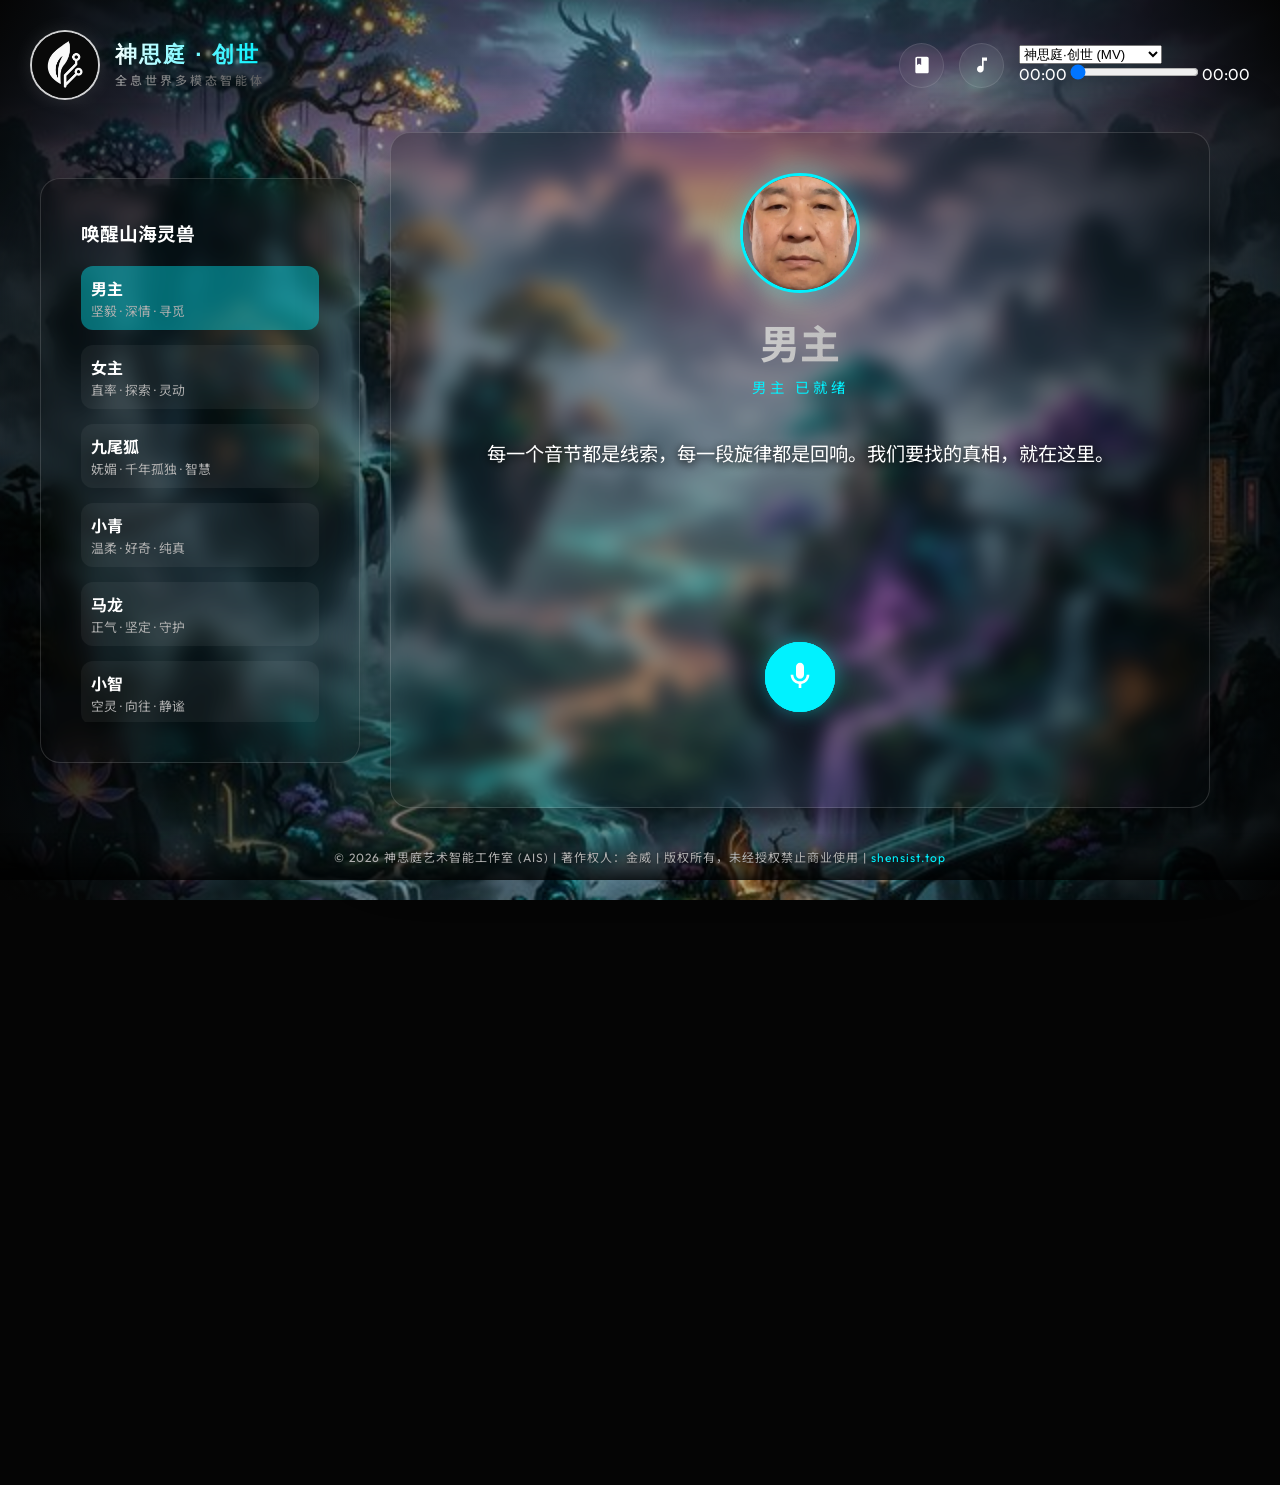
==== index.html @ 09a36484 "Final Clean Deployment: Shensist Genesis AUI Core" ====
<!DOCTYPE html>
<html lang="zh-CN">
<head>
    <meta charset="UTF-8">
    <meta name="viewport" content="width=device-width, initial-scale=1.0">
    <title>神思庭 · 全息世界多模态智能体</title>
    <link rel="stylesheet" href="style.css">
    <!-- Google Fonts -->
    <link href="https://fonts.googleapis.com/css2?family=Outfit:wght@300;400;700&family=Noto+Sans+SC:wght@300;400;700&display=swap" rel="stylesheet">
</head>
<body class="theater-mode">
    <!-- AIS Logo & Theater Controls -->
    <div id="ais-top-bar">
        <div class="logo-section">
            <div class="logo-circle">
                <img src="assets/logo_ts.webp" alt="AIS Logo" class="logo-img">
            </div>
            <div class="title-group">
                <div class="logo-title">神思庭 · 创世</div>
                <div class="logo-subtitle">全息世界多模态智能体</div>
            </div>
        </div>
        <div id="theater-controls">
            <button id="toggle-archives" class="control-btn" title="查看灵境档案">
                <svg viewBox="0 0 24 24" fill="currentColor" width="20" height="20">
                    <path d="M18 2H6c-1.1 0-2 .9-2 2v16c0 1.1.9 2 2 2h12c1.1 0 2-.9 2-2V4c0-1.1-.9-2-2-2zM6 4h5v8l-2.5-1.5L6 12V4z"/>
                </svg>
            </button>
            <button id="toggle-music" class="control-btn" title="切换背景音乐">
                <svg viewBox="0 0 24 24" fill="currentColor" width="20" height="20">
                    <path d="M12 3v10.55c-.59-.34-1.27-.55-2-.55-2.21 0-4 1.79-4 4s1.79 4 4 4 4-1.79 4-4V7h4V3h-6z"/>
                </svg>
            </button>
            <div class="audio-controls-group">
                <select id="playlist-select" class="control-select">
                    <!-- Options populated by JS -->
                </select>
                <div class="progress-container">
                    <span id="current-time" class="time-label">00:00</span>
                    <input type="range" id="music-progress" value="0" step="0.1" class="progress-slider">
                    <span id="total-time" class="time-label">00:00</span>
                </div>
            </div>
        </div>
    </div>

    <!-- Background Theater Layer -->
    <div id="theater-stage">
        <!-- Background Video (Representing the Genesis MV) -->
        <div class="video-overlay"></div>
        <video id="bg-video" autoplay muted loop playsinline>
            <source src="https://assets.mixkit.co/videos/preview/mixkit-digital-animation-of-abstract-shapes-4414-large.mp4" type="video/mp4">
        </video>
    </div>

    <!-- Interactive Layer -->
    <main id="aui-container">
        <!-- Sidebar Actor Gallery (Moved to Left) -->
        <aside id="actor-gallery" class="glass-panel">
            <h3>唤醒山海灵兽</h3>
            <div id="actor-list">
                <!-- Data-driven actors will be injected here -->
            </div>
        </aside>

        <!-- Floating Interaction Panel -->
        <section id="main-interface" class="glass-panel">
            <div id="actor-portrait-container">
                <img id="actor-portrait" src="assets/（九尾狐）@mmmmmmmm1.foxqueenah.webp" alt="Actor Portrait" class="actor-portrait">
            </div>
            <div class="header">
                <h1 id="agent-name">神思庭 · AI山海造物主</h1>
                <p id="agent-status-text">全息频率已就绪</p>
            </div>

            <div id="response-area">
                <p id="agent-text">欢迎来到全息世界。在这里，传说不再是故纸堆里的文字。</p>
            </div>

            <div class="interaction-footer">
                <div id="voice-trigger" class="pulse-container">
                    <div class="ring"></div>
                    <div class="ring"></div>
                    <div class="ring"></div>
                    <button id="listen-btn" title="点击开始对话">
                        <svg viewBox="0 0 24 24" fill="white" width="32" height="32">
                            <path d="M12 14c1.66 0 3-1.34 3-3V5c0-1.66-1.34-3-3-3S9 3.34 9 5v6c0 1.66 1.34 3 3 3z"/>
                            <path d="M17 11c0 2.76-2.24 5-5 5s-5-2.24-5-5H5c0 3.53 2.61 6.43 6 6.92V21h2v-3.08c3.39-.49 6-3.39 6-6.92h-2z"/>
                        </svg>
                    </button>
                </div>
                <div id="input-feedback">
                    <span id="listening-text">正在监听频率...</span>
                </div>
            </div>
        </section>
    </main>

    <!-- Lingjing Archives Panel (Hidden by default) -->
    <div id="archives-panel" class="glass-panel side-panel">
        <div class="panel-header">
            <h2>灵境档案</h2>
            <div class="header-actions">
                <button id="toggle-fullscreen" class="panel-btn" title="全屏查看">
                    <svg viewBox="0 0 24 24" fill="currentColor" width="18" height="18">
                        <path d="M7 14H5v5h5v-2H7v-3zm-2-4h2V7h3V5H5v5zm12 7h-3v2h5v-5h-2v3zM14 5v2h3v3h2V5h-5z"/>
                    </svg>
                </button>
                <button id="close-archives" class="panel-btn" title="关闭">✕</button>
            </div>
        </div>
        <div class="tabs">
            <button class="tab-btn active" data-tab="lyrics">创世歌词</button>
            <button class="tab-btn" data-tab="novel">山海小说</button>
            <button class="tab-btn" data-tab="theater">山海剧场</button>
        </div>
        <div class="tab-content">
            <div id="content-lyrics" class="content-view active"></div>
            <div id="content-novel" class="content-view"></div>
            <div id="content-theater" class="content-view"></div>
        </div>
    </div>

    <!-- Global Music Player (The Official Soundtrack) -->
    <audio id="mv-audio">
        <source src="assets/%20%E7%A5%9E%E6%80%9D%E5%BA%AD%C2%B7%E5%88%9B%E4%B8%96%EF%BC%88MV%EF%BC%89.mp3" type="audio/mp3">
    </audio>

    <!-- Copyright Footer -->
    <footer>
        <p>© 2026 神思庭艺术智能工作室 (AIS) | 著作权人：金威 | 版权所有，未经授权禁止商业使用 | <a href="https://shensist.top/" target="_blank">shensist.top</a></p>
    </footer>

    <!-- Scripts -->
    <script type="module" src="script.js"></script>
</body>
</html>
---- style.css ----
/**
 * © 2026 神思庭艺术智能工作室 (AIS) | 著作权人：金威
 * 版权所有，未经授权禁止商业使用 | shensist.top
 */
:root {
    --bg-color: #050505;
    --accent-color: #00f2ff;
    --accent-glow: rgba(0, 242, 255, 0.4);
    --glass-bg: rgba(255, 255, 255, 0.05);
    --glass-border: rgba(255, 255, 255, 0.1);
    --text-primary: #ffffff;
    --text-secondary: #b0b0b0;
    --font-main: 'Outfit', 'Noto Sans SC', sans-serif;
}

* {
    margin: 0;
    padding: 0;
    box-sizing: border-box;
}

body {
    background-color: var(--bg-color);
    color: var(--text-primary);
    font-family: var(--font-main);
    overflow: hidden;
    height: 100vh;
}

/* Background Theater */
#theater-stage {
    position: fixed;
    top: 0;
    left: 0;
    width: 100%;
    height: 100%;
    z-index: -1;
    background-image: url('assets/shanhai_bg.png');
    background-size: cover;
    background-position: center;
    background-repeat: no-repeat;
}

#bg-video {
    width: 100%;
    height: 100%;
    object-fit: cover;
    filter: brightness(0.35) saturate(1.2) contrast(1.1);
    opacity: 0.5; 
    transition: opacity 0.5s;
}

.video-overlay {
    position: absolute;
    top: 0;
    left: 0;
    width: 100%;
    height: 100%;
    background: radial-gradient(circle, transparent 40%, var(--bg-color) 100%);
    pointer-events: none;
}

/* Top Bar & Controls */
#ais-top-bar {
    position: fixed;
    top: 30px;
    left: 30px;
    right: 30px;
    display: flex;
    justify-content: space-between;
    align-items: center;
    z-index: 100;
}

.logo-section {
    display: flex;
    align-items: center;
    gap: 15px;
}

.title-group {
    display: flex;
    flex-direction: column;
    justify-content: center;
    gap: 2px;
}

.logo-title {
    font-size: 1.4rem;
    font-weight: 800;
    color: white;
    letter-spacing: 2px;
    background: linear-gradient(90deg, #fff, var(--accent-color));
    -webkit-background-clip: text;
    background-clip: text;
    -webkit-text-fill-color: transparent;
    text-shadow: 0 0 20px rgba(0, 243, 255, 0.2);
    font-family: 'Inter', sans-serif;
    line-height: 1.2;
}

.logo-subtitle {
    font-size: 0.75rem;
    font-weight: 500;
    color: var(--text-secondary);
    letter-spacing: 3px;
    text-transform: uppercase;
    opacity: 0.8;
    background: linear-gradient(90deg, var(--text-secondary), #666);
    -webkit-background-clip: text;
    background-clip: text;
    -webkit-text-fill-color: transparent;
}

.logo-circle {
    width: 70px;
    height: 70px;
    border-radius: 50%;
    border: 2px solid rgba(255, 255, 255, 0.8);
    display: flex;
    align-items: center;
    justify-content: center;
    background: var(--glass-bg);
    backdrop-filter: blur(10px);
    box-shadow: 0 0 20px rgba(255, 255, 255, 0.1);
    overflow: hidden;
}

.logo-img {
    width: 100%;
    height: 100%;
    object-fit: cover;
}

#actor-portrait-container {
    width: 120px;
    height: 120px;
    margin: 0 auto 20px;
    border-radius: 50%;
    border: 3px solid var(--accent-color);
    overflow: hidden;
    box-shadow: 0 0 30px var(--accent-glow);
    background: rgba(0,0,0,0.5);
}

.actor-portrait {
    width: 100%;
    height: 100%;
    object-fit: cover;
    transition: transform 0.5s;
}

#main-interface:hover .actor-portrait {
    transform: scale(1.1);
}

#theater-controls {
    display: flex;
    gap: 15px;
}

.control-btn {
    width: 45px;
    height: 45px;
    border-radius: 50%;
    background: var(--glass-bg);
    border: 1px solid var(--glass-border);
    color: white;
    cursor: pointer;
    display: flex;
    align-items: center;
    justify-content: center;
    backdrop-filter: blur(10px);
    transition: all 0.3s;
}

.control-btn:hover {
    background: rgba(255, 255, 255, 0.15);
    border-color: var(--accent-color);
    color: var(--accent-color);
}

.control-btn.off {
    color: #ff0055;
    border-color: #ff0055;
}

.logo-text {
    font-weight: 700;
    letter-spacing: 2px;
    font-size: 1.2rem;
}

/* Main AUI Container - Unified Adaptive Grid */
#aui-container {
    display: grid;
    grid-template-columns: 320px 1fr 0px; /* Sidebar, Main, Archives (initially 0) */
    align-items: center;
    height: 100vh;
    padding: 100px 40px 60px; /* Top padding for top bar, bottom for footer */
    gap: 30px;
    width: 100%;
    transition: grid-template-columns 0.6s cubic-bezier(0.19, 1, 0.22, 1);
}

body.archives-open #aui-container {
    grid-template-columns: 300px 1fr 400px; /* Reflow to make space for archives */
}

#content-lyrics {
    text-align: center;
    line-height: 2;
    font-size: 1.15rem;
    white-space: pre-wrap;
    padding: 20px 40px;
    color: #fff;
    text-shadow: 0 2px 15px rgba(0,0,0,0.9);
}

#content-novel {
    line-height: 2;
    color: #eee;
    white-space: pre-wrap;
    padding: 40px;
    text-align: center;
    max-width: 900px;
    margin: 0 auto;
    text-shadow: 0 2px 15px rgba(0,0,0,0.9);
}

#content-theater {
    display: flex;
    flex-wrap: wrap;
    gap: 20px;
    justify-content: center;
    padding: 20px;
}

.theater-item {
    flex: 1;
    min-width: 400px;
    max-width: 48%;
    background: rgba(0,0,0,0.3);
    border-radius: 12px;
    padding: 15px;
    border: 1px solid var(--glass-border);
}

#archives-panel.fullscreen .theater-item {
    max-width: 45%;
}

@media (max-width: 1000px) {
    .theater-item {
        max-width: 100%;
        min-width: 100%;
    }
}

.glass-panel {
    background: rgba(0, 0, 0, 0.35); /* 降低透明度，让背景更可见 */
    backdrop-filter: blur(10px); /* 适度降低模糊度 */
    border: 1px solid rgba(255,255,255,0.15);
    border-radius: 20px;
    padding: 40px;
    box-shadow: 0 20px 80px rgba(0,0,0,0.8);
}

#response-area p {
    text-shadow: 0 2px 10px rgba(0,0,0,1); /* 增强文字阴影确保在透明背景下清晰 */
}

#main-interface {
    width: 100%;
    max-width: 900px;
    margin: 0 auto;
    text-align: center;
    display: flex;
    flex-direction: column;
    justify-content: center;
}

#actor-gallery {
    width: 100%;
    max-width: 320px;
    height: 65vh;
    display: flex;
    flex-direction: column;
}

/* Typography */
h1 {
    font-size: 2.5rem;
    font-weight: 700;
    margin-bottom: 5px;
    background: linear-gradient(90deg, #fff, #888);
    -webkit-background-clip: text;
    background-clip: text;
    -webkit-text-fill-color: transparent;
}

#agent-status-text {
    color: var(--accent-color);
    font-size: 0.9rem;
    letter-spacing: 4px;
    text-transform: uppercase;
    margin-bottom: 40px;
}

#response-area {
    min-height: 150px;
    margin-bottom: 40px;
    font-size: 1.2rem;
    line-height: 1.8;
}

/* Voice Interaction */
.pulse-container {
    position: relative;
    width: 100px;
    height: 100px;
    margin: 0 auto 20px;
}

#listen-btn {
    position: absolute;
    top: 50%;
    left: 50%;
    transform: translate(-50%, -50%);
    width: 70px;
    height: 70px;
    border-radius: 50%;
    background: var(--accent-color);
    border: none;
    cursor: pointer;
    z-index: 10;
    box-shadow: 0 0 20px var(--accent-glow);
    transition: transform 0.3s;
}

#listen-btn:hover {
    transform: translate(-50%, -50%) scale(1.1);
}

#listen-btn.listening {
    background: #ff0055;
    box-shadow: 0 0 30px rgba(255, 0, 85, 0.5);
}

.ring {
    position: absolute;
    top: 50%;
    left: 50%;
    transform: translate(-50%, -50%);
    width: 70px;
    height: 70px;
    border-radius: 50%;
    border: 2px solid var(--accent-color);
    animation: pulse 2s infinite;
}

.ring:nth-child(2) { animation-delay: 0.5s; }
.ring:nth-child(3) { animation-delay: 1s; }

@keyframes pulse {
    0% { transform: translate(-50%, -50%) scale(1); opacity: 1; }
    100% { transform: translate(-50%, -50%) scale(2.5); opacity: 0; }
}

#listening-text {
    opacity: 0;
    transition: opacity 0.3s;
    font-size: 0.8rem;
    color: var(--text-secondary);
}

#listen-btn.listening + #listening-text {
    opacity: 1;
}

/* Actor Gallery */
#actor-list {
    margin-top: 20px;
    overflow-y: auto;
    display: flex;
    flex-direction: column;
    gap: 15px;
    max-height: calc(60vh - 80px);
}

/* Adaptive Archives Panel */
#archives-panel {
    width: 100%;
    height: 65vh;
    display: flex;
    flex-direction: column;
    opacity: 0;
    pointer-events: none;
    transform: translateX(50px);
    transition: all 0.6s cubic-bezier(0.19, 1, 0.22, 1);
    visibility: hidden;
}

#archives-panel.open {
    opacity: 1;
    pointer-events: auto;
    transform: translateX(0);
    visibility: visible;
}

#archives-panel.fullscreen {
    position: fixed;
    top: 30px;
    right: 30px;
    left: 30px;
    bottom: 30px;
    width: auto;
    height: auto;
    z-index: 2000; /* Ensure it stays above everything */
}

.panel-header {
    display: flex;
    justify-content: space-between;
    align-items: center;
    margin-bottom: 20px;
}

.header-actions {
    display: flex;
    gap: 10px;
}

.panel-btn {
    background: rgba(255,255,255,0.05);
    border: none;
    color: white;
    padding: 8px;
    border-radius: 8px;
    cursor: pointer;
    transition: all 0.3s;
    display: flex;
    align-items: center;
    justify-content: center;
}

.panel-btn:hover {
    background: rgba(255,255,255,0.15);
}

.panel-header h2 {
    font-size: 1.5rem;
    color: var(--accent-color);
}

#close-archives {
    background: none;
    border: none;
    color: white;
    font-size: 1.5rem;
    cursor: pointer;
    opacity: 0.6;
}

#close-archives:hover { opacity: 1; }

.tabs {
    display: flex;
    gap: 10px;
    margin-bottom: 20px;
    border-bottom: 1px solid var(--glass-border);
    padding-bottom: 10px;
}

.tab-btn {
    background: none;
    border: none;
    color: var(--text-secondary);
    font-size: 1rem;
    cursor: pointer;
    padding: 5px 10px;
    transition: all 0.3s;
}

.tab-btn.active {
    color: var(--accent-color);
    border-bottom: 2px solid var(--accent-color);
}

.tab-content {
    flex: 1;
    overflow-y: auto;
    padding-right: 10px;
}

.content-view {
    display: none;
    font-size: 1rem;
    line-height: 2;
    color: #eee;
    white-space: pre-wrap;
    text-align: justify;
}

.content-view.active {
    display: block;
}

.actor-item {
    border: none;
    color: white;
    padding: 10px;
    border-radius: 12px;
    cursor: pointer;
    transition: all 0.3s;
    background: rgba(255, 255, 255, 0.05);
}

.actor-item:hover {
    background: rgba(255,255,255,0.08);
    border-color: var(--accent-color);
}

.actor-item.active {
    background: var(--accent-glow);
    border-color: var(--accent-color);
}

.actor-name {
    font-weight: 700;
    display: block;
}

.actor-trait {
    font-size: 0.8rem;
    color: var(--text-secondary);
}

/* Theater View */
.theater-item {
    margin-bottom: 30px;
}

.theater-item h4 {
    margin-bottom: 10px;
    color: var(--text-primary);
    font-size: 0.9rem;
}

.video-frame {
    width: 100%;
    height: 200px; /* Fixed height for preview feel */
    border-radius: 12px;
    border: 1px solid var(--glass-border);
    background: #000;
}

/* Footer */
footer {
    position: fixed;
    bottom: 20px;
    width: 100%;
    text-align: center;
    font-size: 0.75rem;
    color: var(--text-secondary);
    letter-spacing: 1px;
    background: linear-gradient(to top, rgba(0,0,0,0.8), transparent);
    padding: 15px 10px;
    z-index: 50;
    pointer-events: none;
}

footer p {
    text-shadow: 0 1px 5px rgba(0,0,0,0.8);
}

footer a { 
    color: var(--accent-color); 
    text-decoration: none; 
    pointer-events: auto;
}

/* Mobile Responsiveness */
@media (max-width: 1100px) {
    #aui-container {
        display: flex;
        flex-direction: column;
        padding-top: 140px;
        overflow-y: auto;
        gap: 30px;
        height: auto;
        min-height: 100vh;
    }

    body.archives-open #aui-container {
        display: flex; /* Disable grid on mobile */
    }

    #actor-gallery {
        max-width: 100%;
        height: auto;
        order: 2;
        padding: 20px;
    }

    #actor-list {
        flex-direction: row;
        overflow-x: auto;
        overflow-y: hidden;
        padding-bottom: 20px;
        max-height: none;
        gap: 15px;
    }

    .actor-item {
        min-width: 140px;
        text-align: center;
        flex-shrink: 0;
    }

    #main-interface {
        max-width: 100%;
        order: 1;
        padding: 30px;
        height: auto;
    }

    #archives-panel {
        position: fixed;
        top: 0;
        left: 0;
        right: 0;
        bottom: 0;
        width: 100%;
        height: 100%;
        border-radius: 0;
        z-index: 2000;
        transform: translateY(100%);
        opacity: 1;
        visibility: visible;
        pointer-events: auto;
        background: rgba(0,0,0,0.95);
        backdrop-filter: blur(40px);
    }

    #archives-panel.open {
        transform: translateY(0);
        opacity: 1;
    }

    .theater-item {
        min-width: 100%;
    }
    
    footer {
        position: relative;
        bottom: 0;
    }
}

/* Scrollbar */
::-webkit-scrollbar { width: 4px; height: 4px; }
::-webkit-scrollbar-thumb { background: var(--glass-border); border-radius: 10px; }
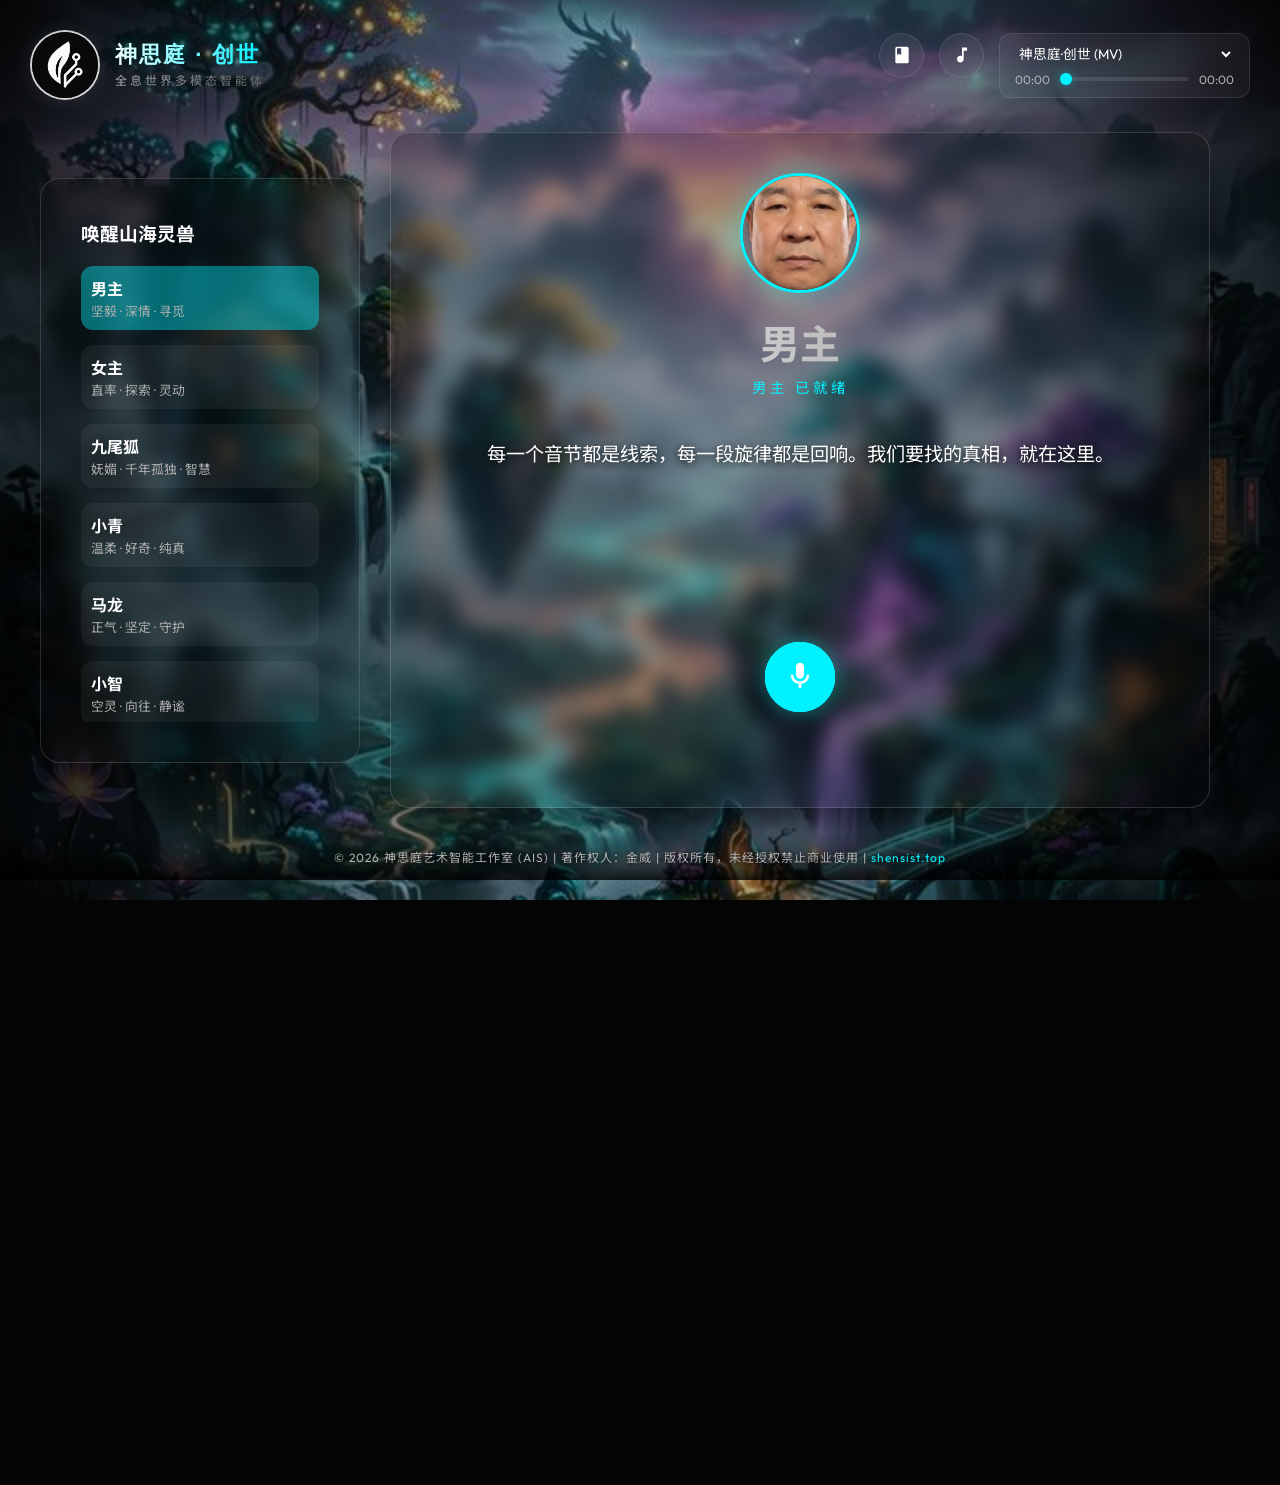
==== commit af9965ba: "fix: restore UI modules, fix logo, and use english filenames for assets" ====
--- a/index.html
+++ b/index.html
@@ -11,15 +11,17 @@
 <body class="theater-mode">
     <!-- AIS Logo & Theater Controls -->
     <div id="ais-top-bar">
-        <div class="logo-section">
-            <div class="logo-circle">
-                <img src="assets/logo_ts.webp" alt="AIS Logo" class="logo-img">
+        <a href="https://shensist.top/" target="_blank" class="logo-link">
+            <div class="logo-section">
+                <div class="logo-circle">
+                    <img src="assets/logo_ts.webp" alt="AIS Logo" class="logo-img">
+                </div>
+                <div class="title-group">
+                    <div class="logo-title">神思庭 · 创世</div>
+                    <div class="logo-subtitle">全息世界多模态智能体</div>
+                </div>
             </div>
-            <div class="title-group">
-                <div class="logo-title">神思庭 · 创世</div>
-                <div class="logo-subtitle">全息世界多模态智能体</div>
-            </div>
-        </div>
+        </a>
         <div id="theater-controls">
             <button id="toggle-archives" class="control-btn" title="查看灵境档案">
                 <svg viewBox="0 0 24 24" fill="currentColor" width="20" height="20">
@@ -123,7 +125,7 @@
 
     <!-- Global Music Player (The Official Soundtrack) -->
     <audio id="mv-audio">
-        <source src="assets/%20%E7%A5%9E%E6%80%9D%E5%BA%AD%C2%B7%E5%88%9B%E4%B8%96%EF%BC%88MV%EF%BC%89.mp3" type="audio/mp3">
+        <source src="assets/shensist_genesis_mv.mp3" type="audio/mp3">
     </audio>
 
     <!-- Copyright Footer -->
@@ -132,6 +134,7 @@
     </footer>
 
     <!-- Scripts -->
-    <script type="module" src="script.js"></script>
+    <script src="assets/database.js"></script>
+    <script src="script.js"></script>
 </body>
 </html>
--- a/style.css
+++ b/style.css
@@ -72,6 +72,17 @@
     z-index: 100;
 }
 
+.logo-link {
+    text-decoration: none;
+    color: inherit;
+    display: inline-block;
+    transition: transform 0.3s cubic-bezier(0.175, 0.885, 0.32, 1.275);
+}
+
+.logo-link:hover {
+    transform: scale(1.05);
+}
+
 .logo-section {
     display: flex;
     align-items: center;
@@ -115,6 +126,8 @@
 .logo-circle {
     width: 70px;
     height: 70px;
+    aspect-ratio: 1 / 1;
+    flex-shrink: 0;
     border-radius: 50%;
     border: 2px solid rgba(255, 255, 255, 0.8);
     display: flex;
@@ -124,6 +137,13 @@
     backdrop-filter: blur(10px);
     box-shadow: 0 0 20px rgba(255, 255, 255, 0.1);
     overflow: hidden;
+}
+
+.logo-img {
+    width: 100%;
+    height: 100%;
+    object-fit: cover;
+    display: block;
 }
 
 .logo-img {
@@ -183,6 +203,65 @@
 .control-btn.off {
     color: #ff0055;
     border-color: #ff0055;
+}
+
+.audio-controls-group {
+    display: flex;
+    flex-direction: column;
+    gap: 8px;
+    background: var(--glass-bg);
+    padding: 10px 15px;
+    border-radius: 12px;
+    border: 1px solid var(--glass-border);
+    backdrop-filter: blur(10px);
+}
+
+.control-select {
+    background: none;
+    border: none;
+    color: var(--text-primary);
+    font-family: var(--font-main);
+    font-size: 0.85rem;
+    cursor: pointer;
+    outline: none;
+    width: 100%;
+}
+
+.control-select option {
+    background: #111;
+}
+
+.progress-container {
+    display: flex;
+    align-items: center;
+    gap: 10px;
+    width: 100%;
+}
+
+.time-label {
+    font-size: 0.75rem;
+    color: var(--text-secondary);
+    min-width: 35px;
+}
+
+.progress-slider {
+    flex: 1;
+    height: 4px;
+    -webkit-appearance: none;
+    appearance: none;
+    background: rgba(255,255,255,0.1);
+    border-radius: 2px;
+    outline: none;
+    cursor: pointer;
+}
+
+.progress-slider::-webkit-slider-thumb {
+    -webkit-appearance: none;
+    width: 12px;
+    height: 12px;
+    background: var(--accent-color);
+    border-radius: 50%;
+    box-shadow: 0 0 10px var(--accent-glow);
 }
 
 .logo-text {
@@ -389,6 +468,13 @@
 }
 
 /* Adaptive Archives Panel */
+.side-panel {
+    background: rgba(0, 0, 0, 0.85);
+    backdrop-filter: blur(40px);
+    border-left: 1px solid var(--glass-border);
+    transition: transform 0.6s cubic-bezier(0.19, 1, 0.22, 1);
+}
+
 #archives-panel {
     width: 100%;
     height: 65vh;
@@ -582,6 +668,21 @@
 
 /* Mobile Responsiveness */
 @media (max-width: 1100px) {
+    #ais-top-bar {
+        top: 20px;
+        left: 20px;
+        right: 20px;
+    }
+
+    .logo-circle {
+        width: 60px;
+        height: 60px;
+    }
+
+    .logo-title {
+        font-size: 1.2rem;
+    }
+
     #aui-container {
         display: flex;
         flex-direction: column;
@@ -621,7 +722,7 @@
     #main-interface {
         max-width: 100%;
         order: 1;
-        padding: 30px;
+        padding: 20px;
         height: auto;
     }
 
@@ -658,6 +759,93 @@
     }
 }
 
+@media (max-width: 600px) {
+    #ais-top-bar {
+        position: fixed;
+        flex-direction: column !important;
+        align-items: center !important;
+        padding: 10px !important;
+        gap: 8px !important;
+        top: 0 !important;
+        left: 0 !important;
+        right: 0 !important;
+        width: 100% !important;
+        background: linear-gradient(to bottom, var(--bg-color) 90%, transparent);
+        z-index: 1000 !important;
+    }
+
+    .logo-link {
+        width: auto !important;
+        display: block !important;
+    }
+
+    .logo-section {
+        justify-content: center !important;
+    }
+
+    .logo-circle {
+        width: 45px !important;
+        height: 45px !important;
+    }
+
+    .logo-title {
+        font-size: 1rem !important;
+    }
+
+    .logo-subtitle {
+        display: none; /* Hide subtitle on tiny screens to save space */
+    }
+
+    #theater-controls {
+        flex-wrap: wrap !important;
+        justify-content: center !important;
+        width: 100% !important;
+        gap: 10px !important;
+    }
+
+    .audio-controls-group {
+        width: calc(100% - 20px) !important;
+        max-width: 320px !important;
+        margin: 5px auto !important;
+        padding: 8px !important;
+    }
+
+    #aui-container {
+        padding-top: 200px !important;
+        padding-bottom: 20px !important;
+        height: auto !important;
+        min-height: 100vh !important;
+    }
+
+    #archives-panel {
+        z-index: 9999 !important;
+        transform: translateY(100%); /* Start hidden below */
+        position: fixed !important;
+        top: 0 !important;
+        left: 0 !important;
+        right: 0 !important;
+        bottom: 0 !important;
+        width: 100% !important;
+        height: 100% !important;
+        border: none !important;
+    }
+
+    #archives-panel.open {
+        transform: translateY(0) !important;
+    }
+
+    .tab-content {
+        height: calc(100% - 120px) !important;
+        overflow-y: auto !important;
+        padding: 15px !important;
+    }
+
+    .content-view {
+        font-size: 0.95rem !important;
+        line-height: 1.8 !important;
+    }
+}
+
 /* Scrollbar */
 ::-webkit-scrollbar { width: 4px; height: 4px; }
 ::-webkit-scrollbar-thumb { background: var(--glass-border); border-radius: 10px; }
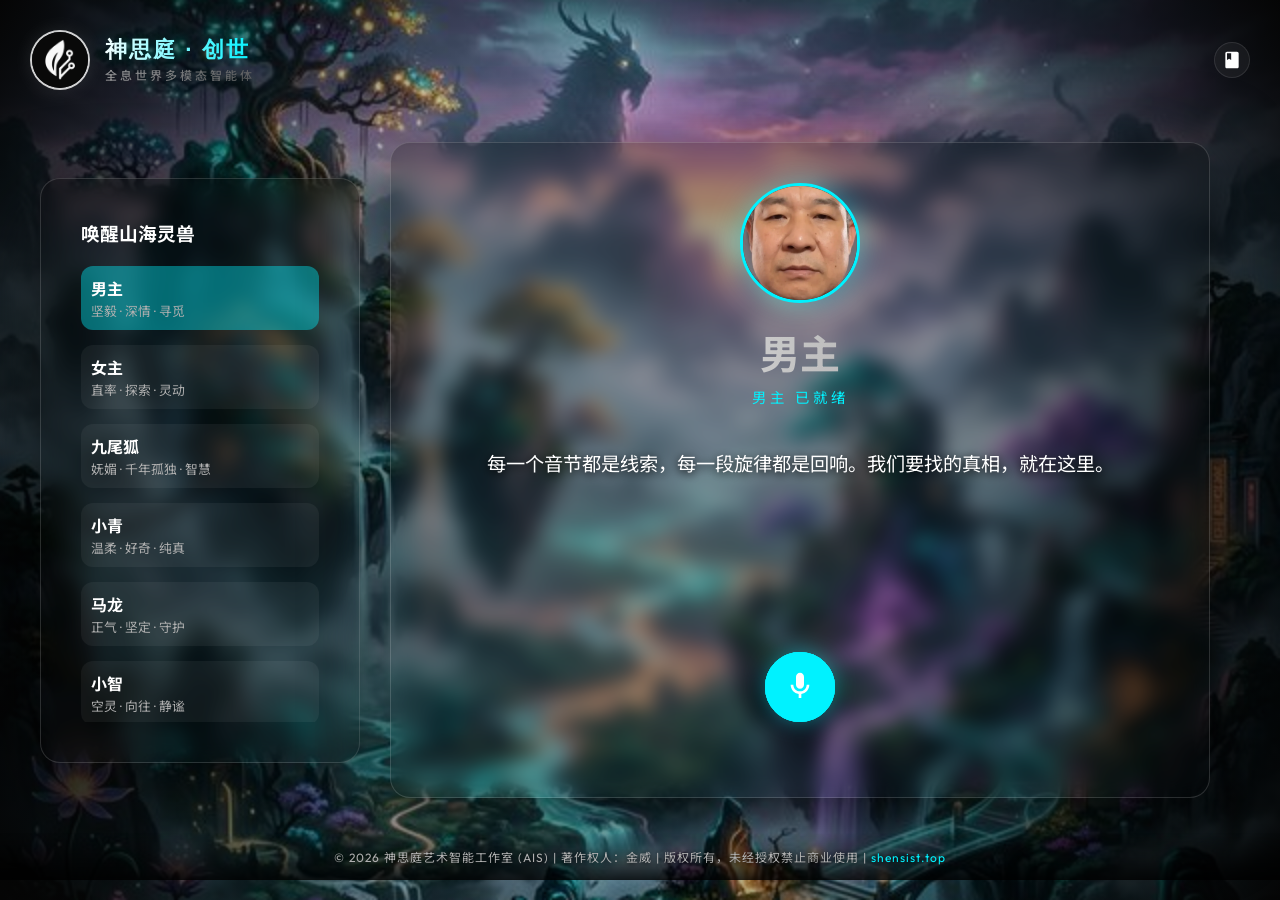
==== commit f3a98b17: "Genesis AUI 2026: Mobile Optimization & Music Module Integration" ====
--- a/index.html
+++ b/index.html
@@ -22,27 +22,12 @@
                 </div>
             </div>
         </a>
-        <div id="theater-controls">
-            <button id="toggle-archives" class="control-btn" title="查看灵境档案">
+        <div id="top-bar-controls">
+            <button id="toggle-archives" class="control-btn" title="查看档案">
                 <svg viewBox="0 0 24 24" fill="currentColor" width="20" height="20">
                     <path d="M18 2H6c-1.1 0-2 .9-2 2v16c0 1.1.9 2 2 2h12c1.1 0 2-.9 2-2V4c0-1.1-.9-2-2-2zM6 4h5v8l-2.5-1.5L6 12V4z"/>
                 </svg>
             </button>
-            <button id="toggle-music" class="control-btn" title="切换背景音乐">
-                <svg viewBox="0 0 24 24" fill="currentColor" width="20" height="20">
-                    <path d="M12 3v10.55c-.59-.34-1.27-.55-2-.55-2.21 0-4 1.79-4 4s1.79 4 4 4 4-1.79 4-4V7h4V3h-6z"/>
-                </svg>
-            </button>
-            <div class="audio-controls-group">
-                <select id="playlist-select" class="control-select">
-                    <!-- Options populated by JS -->
-                </select>
-                <div class="progress-container">
-                    <span id="current-time" class="time-label">00:00</span>
-                    <input type="range" id="music-progress" value="0" step="0.1" class="progress-slider">
-                    <span id="total-time" class="time-label">00:00</span>
-                </div>
-            </div>
         </div>
     </div>
 
@@ -91,37 +76,68 @@
                         </svg>
                     </button>
                 </div>
-                <div id="input-feedback">
-                    <span id="listening-text">正在监听频率...</span>
+            </div>
+        </section>
+
+        <!-- Lingjing Archives Panel (Hidden by default) -->
+        <div id="archives-panel" class="glass-panel side-panel">
+            <div class="panel-header">
+                <h2>灵境档案</h2>
+                <div class="header-actions">
+                    <button id="toggle-fullscreen" class="panel-btn" title="全屏查看">
+                        <svg viewBox="0 0 24 24" fill="currentColor" width="18" height="18">
+                            <path d="M7 14H5v5h5v-2H7v-3zm-2-4h2V7h3V5H5v5zm12 7h-3v2h5v-5h-2v3zM14 5v2h3v3h2V5h-5z"/>
+                        </svg>
+                    </button>
+                    <button id="toggle-archives-btn" class="panel-btn archives-opener-icon" title="查看档案">
+                         <svg viewBox="0 0 24 24" fill="currentColor" width="18" height="18">
+                            <path d="M18 2H6c-1.1 0-2 .9-2 2v16c0 1.1.9 2 2 2h12c1.1 0 2-.9 2-2V4c0-1.1-.9-2-2-2zM6 4h5v8l-2.5-1.5L6 12V4z"/>
+                        </svg>
+                    </button>
+                    <button id="close-archives" class="panel-btn" title="关闭">✕</button>
                 </div>
             </div>
-        </section>
-    </main>
-
-    <!-- Lingjing Archives Panel (Hidden by default) -->
-    <div id="archives-panel" class="glass-panel side-panel">
-        <div class="panel-header">
-            <h2>灵境档案</h2>
-            <div class="header-actions">
-                <button id="toggle-fullscreen" class="panel-btn" title="全屏查看">
-                    <svg viewBox="0 0 24 24" fill="currentColor" width="18" height="18">
-                        <path d="M7 14H5v5h5v-2H7v-3zm-2-4h2V7h3V5H5v5zm12 7h-3v2h5v-5h-2v3zM14 5v2h3v3h2V5h-5z"/>
-                    </svg>
-                </button>
-                <button id="close-archives" class="panel-btn" title="关闭">✕</button>
+            <div class="tabs">
+                <button class="tab-btn active" data-tab="lyrics">歌词</button>
+                <button class="tab-btn" data-tab="novel">小说</button>
+                <button class="tab-btn" data-tab="music">音乐</button>
+                <button class="tab-btn" data-tab="video">视频</button>
+            </div>
+            <div class="tab-content">
+                <div id="content-lyrics" class="content-view active">正在加载档案频率...</div>
+                <div id="content-novel" class="content-view">正在读取山海经脉...</div>
+                <div id="content-music" class="content-view">
+                    <div class="music-module-container">
+                        <div id="music-list" class="music-list">
+                            <!-- Tracks will be injected here -->
+                        </div>
+                        <div class="music-player-widget">
+                            <div class="progress-bar-container">
+                                <span id="current-time" class="time-label">00:00</span>
+                                <input type="range" id="music-progress" value="0" step="0.1" class="progress-slider">
+                                <span id="total-time" class="time-label">00:00</span>
+                            </div>
+                            <div class="player-controls-compact">
+                                <button id="music-stop" class="player-btn" title="停止">
+                                    <svg viewBox="0 0 24 24" fill="currentColor" width="20" height="20"><rect x="6" y="6" width="12" height="12"/></svg>
+                                </button>
+                                <button id="music-play" class="player-btn large" title="播放">
+                                    <svg viewBox="0 0 24 24" fill="currentColor" width="24" height="24"><path d="M8 5v14l11-7z"/></svg>
+                                </button>
+                                <button id="music-pause" class="player-btn large" title="暂停" style="display:none;">
+                                    <svg viewBox="0 0 24 24" fill="currentColor" width="24" height="24"><path d="M6 19h4V5H6v14zm8-14v14h4V5h-4z"/></svg>
+                                </button>
+                                <button id="music-next" class="player-btn" title="下一曲">
+                                    <svg viewBox="0 0 24 24" fill="currentColor" width="20" height="20"><path d="M6 18l8.5-6L6 6v12zM16 6v12h2V6h-2z"/></svg>
+                                </button>
+                            </div>
+                        </div>
+                    </div>
+                </div>
+                <div id="content-video" class="content-view">正在同步灵境剧院...</div>
             </div>
         </div>
-        <div class="tabs">
-            <button class="tab-btn active" data-tab="lyrics">创世歌词</button>
-            <button class="tab-btn" data-tab="novel">山海小说</button>
-            <button class="tab-btn" data-tab="theater">山海剧场</button>
-        </div>
-        <div class="tab-content">
-            <div id="content-lyrics" class="content-view active"></div>
-            <div id="content-novel" class="content-view"></div>
-            <div id="content-theater" class="content-view"></div>
-        </div>
-    </div>
+    </main>
 
     <!-- Global Music Player (The Official Soundtrack) -->
     <audio id="mv-audio">
--- a/style.css
+++ b/style.css
@@ -124,10 +124,10 @@
 }
 
 .logo-circle {
-    width: 70px;
-    height: 70px;
-    aspect-ratio: 1 / 1;
-    flex-shrink: 0;
+    width: 60px;
+    height: 60px;
+    aspect-ratio: 1 / 1 !important;
+    flex-shrink: 0 !important;
     border-radius: 50%;
     border: 2px solid rgba(255, 255, 255, 0.8);
     display: flex;
@@ -137,13 +137,14 @@
     backdrop-filter: blur(10px);
     box-shadow: 0 0 20px rgba(255, 255, 255, 0.1);
     overflow: hidden;
+    transition: transform 0.3s cubic-bezier(0.175, 0.885, 0.32, 1.275);
 }
 
 .logo-img {
-    width: 100%;
-    height: 100%;
-    object-fit: cover;
-    display: block;
+    width: 100% !important;
+    height: 100% !important;
+    object-fit: cover !important;
+    display: block !important;
 }
 
 .logo-img {
@@ -174,7 +175,7 @@
     transform: scale(1.1);
 }
 
-#theater-controls {
+#top-bar-controls {
     display: flex;
     gap: 15px;
 }
@@ -200,20 +201,63 @@
     color: var(--accent-color);
 }
 
-.control-btn.off {
-    color: #ff0055;
-    border-color: #ff0055;
-}
-
-.audio-controls-group {
-    display: flex;
-    flex-direction: column;
-    gap: 8px;
+.player-controls {
+    display: flex;
+    align-items: center;
+    gap: 15px;
     background: var(--glass-bg);
-    padding: 10px 15px;
-    border-radius: 12px;
+    padding: 8px 15px;
+    border-radius: 50px;
     border: 1px solid var(--glass-border);
-    backdrop-filter: blur(10px);
+    backdrop-filter: blur(20px);
+    box-shadow: 0 4px 15px rgba(0,0,0,0.3);
+}
+
+.main-controls {
+    display: flex;
+    gap: 12px;
+    align-items: center;
+    border-left: 1px solid rgba(255,255,255,0.1);
+    padding-left: 12px;
+}
+
+.control-btn {
+    background: rgba(255, 255, 255, 0.05);
+    border: 1px solid rgba(255, 255, 255, 0.1);
+    color: white;
+    width: 36px;
+    height: 36px;
+    border-radius: 50%;
+    display: flex;
+    align-items: center;
+    justify-content: center;
+    cursor: pointer;
+    transition: all 0.3s cubic-bezier(0.175, 0.885, 0.32, 1.275);
+}
+
+.control-btn:hover {
+    background: var(--accent-color);
+    border-color: var(--accent-color);
+    transform: scale(1.15);
+    box-shadow: 0 0 15px var(--accent-glow);
+}
+
+.control-btn:active {
+    transform: scale(0.95);
+}
+
+.icon-btn {
+    background: none;
+    border: none;
+    color: var(--text-secondary);
+    cursor: pointer;
+    display: flex;
+    align-items: center;
+    transition: color 0.3s;
+}
+
+.icon-btn:hover {
+    color: white;
 }
 
 .control-select {
@@ -476,22 +520,28 @@
 }
 
 #archives-panel {
-    width: 100%;
-    height: 65vh;
+    grid-column: 3;
+    width: 100%;
+    height: 100%;
     display: flex;
     flex-direction: column;
     opacity: 0;
     pointer-events: none;
-    transform: translateX(50px);
+    transform: translateX(30px);
     transition: all 0.6s cubic-bezier(0.19, 1, 0.22, 1);
     visibility: hidden;
+    overflow: hidden;
+    background: rgba(0, 0, 0, 0.85); /* 确保背景在桌面也有效 */
+    backdrop-filter: blur(40px);
+    border-left: 1px solid var(--glass-border);
+    z-index: 100;
 }
 
 #archives-panel.open {
-    opacity: 1;
-    pointer-events: auto;
-    transform: translateX(0);
-    visibility: visible;
+    opacity: 1 !important;
+    pointer-events: auto !important;
+    transform: translateX(0) !important;
+    visibility: visible !important;
 }
 
 #archives-panel.fullscreen {
@@ -592,6 +642,118 @@
     display: block;
 }
 
+/* Music Module Styling */
+.music-module-container {
+    padding: 20px;
+    display: flex;
+    flex-direction: column;
+    gap: 30px;
+    height: 100%;
+}
+
+.music-list {
+    display: flex;
+    flex-direction: column;
+    gap: 15px;
+    max-height: 300px;
+    overflow-y: auto;
+    padding-right: 10px;
+}
+
+.music-item {
+    background: rgba(255, 255, 255, 0.05);
+    border: 1px solid var(--glass-border);
+    border-radius: 12px;
+    padding: 15px 20px;
+    cursor: pointer;
+    transition: all 0.3s;
+    display: flex;
+    justify-content: space-between;
+    align-items: center;
+}
+
+.music-item:hover {
+    background: rgba(255, 255, 255, 0.1);
+    border-color: var(--accent-color);
+    transform: translateX(5px);
+}
+
+.music-item.active {
+    background: var(--accent-glow);
+    border-color: var(--accent-color);
+}
+
+.music-item-info {
+    display: flex;
+    flex-direction: column;
+    gap: 5px;
+}
+
+.music-item-name {
+    font-weight: 700;
+    color: white;
+}
+
+.music-item-meta {
+    font-size: 0.8rem;
+    color: var(--text-secondary);
+}
+
+.music-player-widget {
+    background: rgba(0, 0, 0, 0.4);
+    border-radius: 20px;
+    padding: 25px;
+    border: 1px solid var(--glass-border);
+    backdrop-filter: blur(20px);
+}
+
+.player-controls-compact {
+    display: flex;
+    justify-content: center;
+    align-items: center;
+    gap: 25px;
+    margin-top: 20px;
+}
+
+.player-btn {
+    background: rgba(255, 255, 255, 0.1);
+    border: 1px solid rgba(255, 255, 255, 0.2);
+    color: white;
+    width: 45px;
+    height: 45px;
+    border-radius: 50%;
+    display: flex;
+    align-items: center;
+    justify-content: center;
+    cursor: pointer;
+    transition: all 0.3s cubic-bezier(0.175, 0.885, 0.32, 1.275);
+}
+
+.player-btn.large {
+    width: 60px;
+    height: 60px;
+    background: var(--accent-color);
+    border-color: var(--accent-color);
+    color: black;
+    box-shadow: 0 0 20px var(--accent-glow);
+}
+
+.player-btn:hover {
+    transform: scale(1.1);
+    background: rgba(255, 255, 255, 0.2);
+}
+
+.player-btn.large:hover {
+    box-shadow: 0 0 30px var(--accent-glow);
+    background: white;
+}
+
+.progress-bar-container {
+    display: flex;
+    align-items: center;
+    gap: 15px;
+}
+
 .actor-item {
     border: none;
     color: white;
@@ -674,6 +836,16 @@
         right: 20px;
     }
 
+    #listen-btn {
+        position: fixed;
+        bottom: 30px;
+        left: 50%;
+        transform: translateX(-50%);
+        width: 80px;
+        height: 80px;
+        z-index: 9999;
+    }
+
     .logo-circle {
         width: 60px;
         height: 60px;
@@ -687,6 +859,7 @@
         display: flex;
         flex-direction: column;
         padding-top: 140px;
+        padding-bottom: 120px;
         overflow-y: auto;
         gap: 30px;
         height: auto;
@@ -727,26 +900,27 @@
     }
 
     #archives-panel {
-        position: fixed;
-        top: 0;
-        left: 0;
-        right: 0;
-        bottom: 0;
-        width: 100%;
-        height: 100%;
-        border-radius: 0;
-        z-index: 2000;
-        transform: translateY(100%);
-        opacity: 1;
-        visibility: visible;
-        pointer-events: auto;
-        background: rgba(0,0,0,0.95);
-        backdrop-filter: blur(40px);
+        position: fixed !important;
+        top: 0 !important;
+        left: 0 !important;
+        right: 0 !important;
+        bottom: 0 !important;
+        width: 100% !important;
+        height: 100% !important;
+        border-radius: 0 !important;
+        z-index: 2000 !important;
+        transform: translateY(100%) !important;
+        opacity: 0 !important;
+        visibility: hidden !important;
+        pointer-events: none !important;
+        background: rgba(0,0,0,0.98) !important;
     }
 
     #archives-panel.open {
-        transform: translateY(0);
-        opacity: 1;
+        transform: translateY(0) !important;
+        opacity: 1 !important;
+        visibility: visible !important;
+        pointer-events: auto !important;
     }
 
     .theater-item {
@@ -793,7 +967,9 @@
     }
 
     .logo-subtitle {
-        display: none; /* Hide subtitle on tiny screens to save space */
+        display: block !important;
+        font-size: 0.6rem !important;
+        letter-spacing: 1px !important;
     }
 
     #theater-controls {
